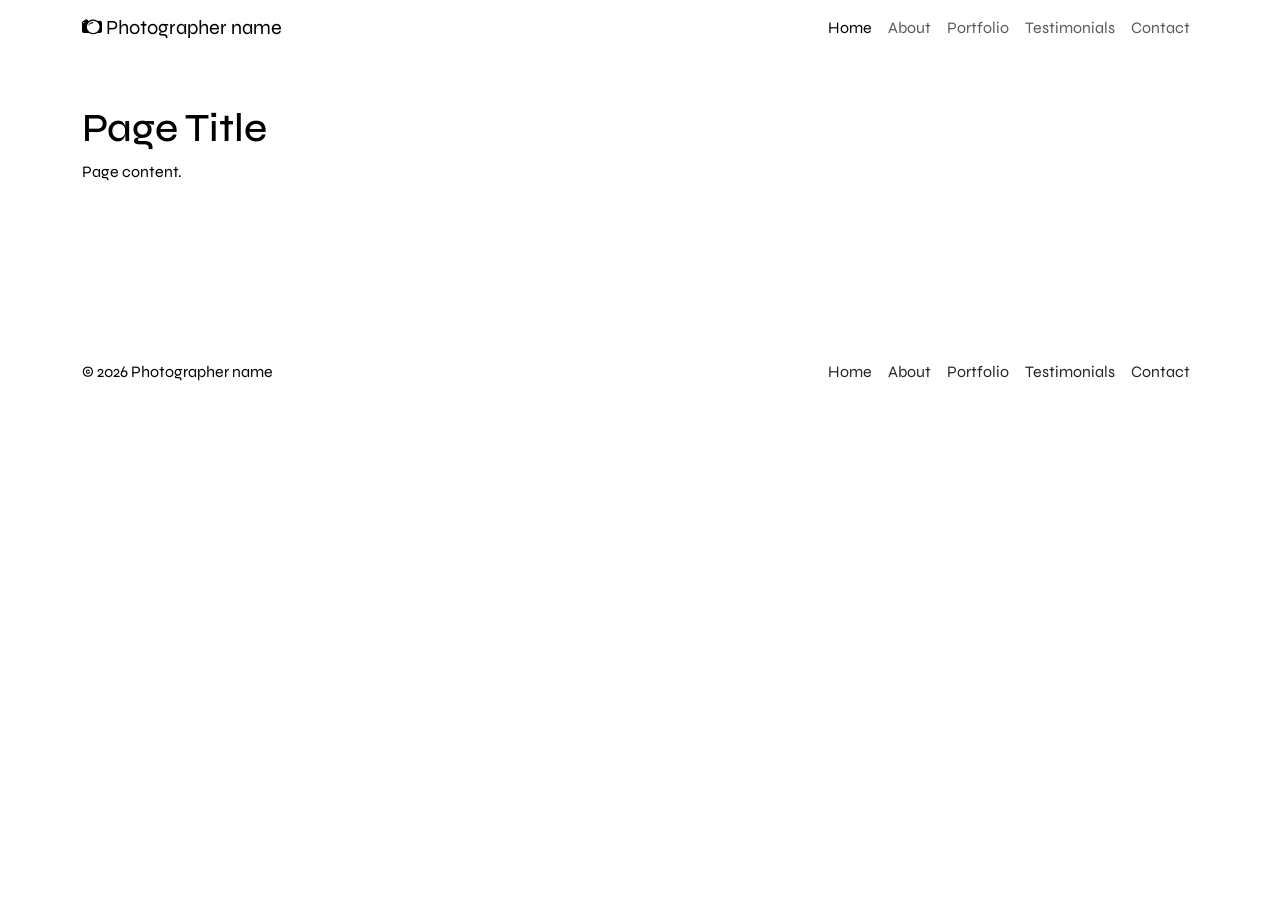
==== about.html @ 3c27ef68 "Set up basic project structure" ====
<!doctype html>
<html lang="en">
  <head>
    <meta charset="UTF-8" />
    <meta name="viewport" content="width=device-width, initial-scale=1.0" />
    <title>Photography | About</title>
    <link
      href="https://cdn.jsdelivr.net/npm/bootstrap@5.3.8/dist/css/bootstrap.min.css"
      rel="stylesheet"
      integrity="sha384-sRIl4kxILFvY47J16cr9ZwB07vP4J8+LH7qKQnuqkuIAvNWLzeN8tE5YBujZqJLB"
      crossorigin="anonymous"
    />
    <link
      rel="stylesheet"
      href="https://cdn.jsdelivr.net/npm/bootstrap-icons@1.13.1/font/bootstrap-icons.min.css"
    />
    <link rel="stylesheet" href="./css/style.css" />
  </head>
  <body>
    <header>
      <!-- NAVBAR -->
      <nav class="navbar navbar-expand-lg" aria-label="Main navigation">
        <div class="container">
          <a class="navbar-brand" href="index.html">
            <i class="bi bi-camera2"></i>
            <span class="photographer-name"></span
          ></a>

          <!-- hamburger button -->
          <button
            class="navbar-toggler"
            type="button"
            data-bs-toggle="collapse"
            data-bs-target="#navbarSupportedContent"
            aria-controls="navbarSupportedContent"
            aria-expanded="false"
            aria-label="Toggle navigation"
          >
            <i class="bi bi-lightning-charge"></i>
          </button>

          <!-- nav links -->
          <div class="collapse navbar-collapse" id="navbarSupportedContent">
            <ul class="navbar-nav ms-auto mb-2 mb-lg-0 align-items-lg-center">
              <li class="nav-item">
                <a
                  class="nav-link active"
                  aria-current="page"
                  routerLink="/home"
                  >Home</a
                >
              </li>
              <li class="nav-item">
                <a class="nav-link" href="about.html">About</a>
              </li>
              <li class="nav-item">
                <a class="nav-link" href="portfolio.html">Portfolio</a>
              </li>
              <li class="nav-item">
                <a class="nav-link" href="testimonials.html">Testimonials</a>
              </li>
              <li class="nav-item">
                <a class="nav-link" href="contact.html">Contact</a>
              </li>
            </ul>
          </div>
        </div>
      </nav>
    </header>

    <!-- MAIN CONTENT -->
    <main class="container py-5">
      <section class="mb-5">
        <h1>Page Title</h1>
        <p>Page content.</p>
      </section>
    </main>

    <!-- FOOTER -->
    <footer class="py-4 mt-5">
      <div
        class="container d-flex flex-column flex-lg-row justify-content-between align-items-center gap-3"
      >
        <div class="text-center text-lg-start">
          © 2026 <span class="photographer-name"></span>
        </div>

        <ul class="nav justify-content-center justify-content-lg-end flex-wrap">
          <li class="nav-item">
            <a class="nav-link px-2 text-dark" href="index.html">Home</a>
          </li>
          <li class="nav-item">
            <a class="nav-link px-2 text-dark" href="about.html">About</a>
          </li>
          <li class="nav-item">
            <a class="nav-link px-2 text-dark" href="portfolio.html"
              >Portfolio</a
            >
          </li>
          <li class="nav-item">
            <a class="nav-link px-2 text-dark" href="testimonials.html"
              >Testimonials</a
            >
          </li>
          <li class="nav-item">
            <a class="nav-link px-2 text-dark" href="contact.html">Contact</a>
          </li>
        </ul>
      </div>
    </footer>

    <script src="./js/data.js"></script>
    <script src="./js/main.js"></script>
    <script
      src="https://cdn.jsdelivr.net/npm/bootstrap@5.3.8/dist/js/bootstrap.bundle.min.js"
      integrity="sha384-FKyoEForCGlyvwx9Hj09JcYn3nv7wiPVlz7YYwJrWVcXK/BmnVDxM+D2scQbITxI"
      crossorigin="anonymous"
    ></script>
  </body>
</html>
---- css/style.css ----
@import url("https://fonts.googleapis.com/css2?family=Syne:wght@400..800&display=swap");

:root {
  --font-primary: "Syne", sans-serif;
  --color-primary: black;
  --color-secondary: rgb(144, 144, 144);
  --color-bg: rgb(255, 255, 255);
}

body {
  font-family: var(--font-primary);
  color: var(--color-primary);
  background-color: var(--color-bg);
}

img {
  max-width: 100%;
  display: block;
}

/* HOME */

/* ABOUT */

/* TESTIMONIALS */

/* PORTFOLIO */

/* DETAILS */

/* CONTACT */
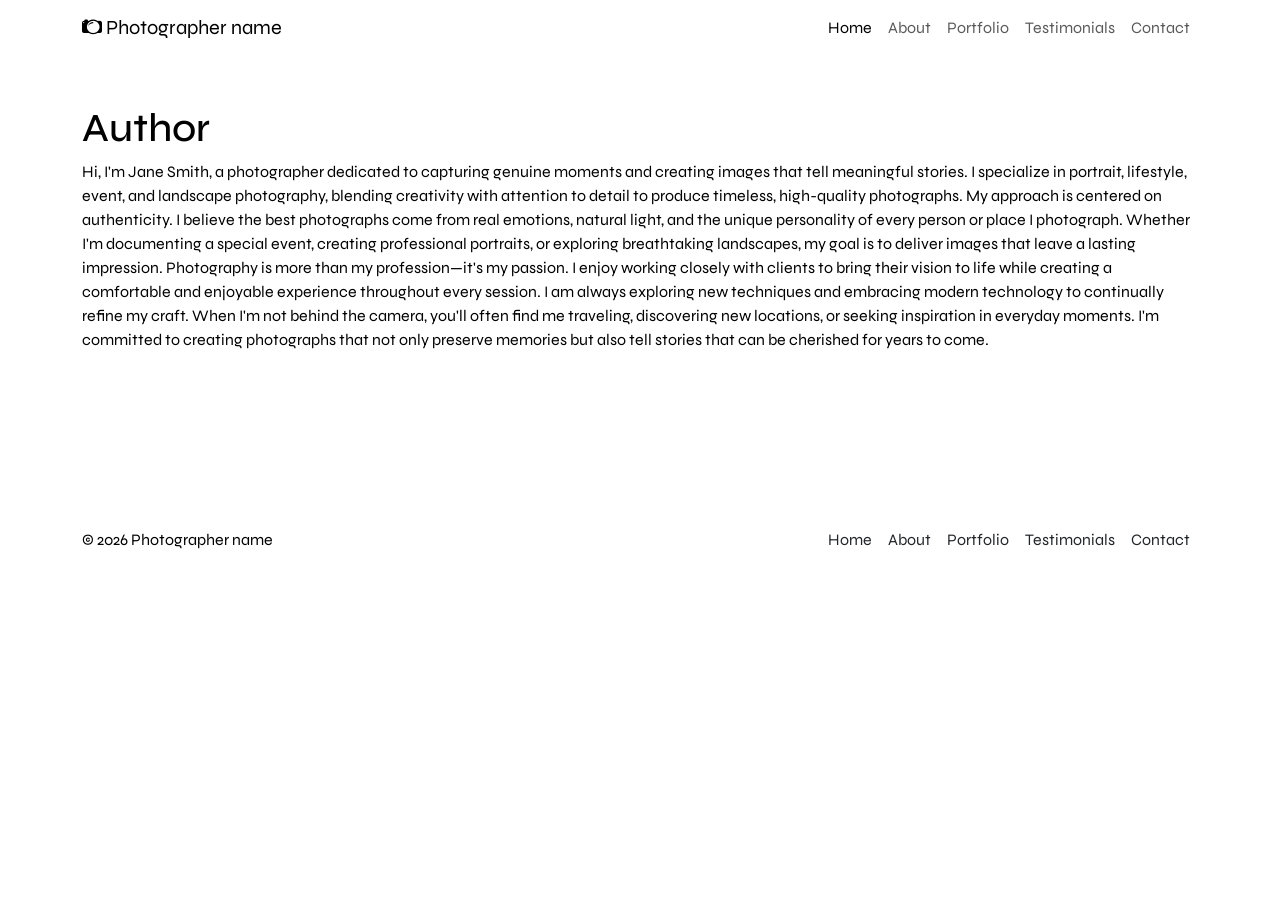
==== commit 7943e8bb: "Create about" ====
--- a/about.html
+++ b/about.html
@@ -3,7 +3,7 @@
   <head>
     <meta charset="UTF-8" />
     <meta name="viewport" content="width=device-width, initial-scale=1.0" />
-    <title>Photography | About</title>
+    <title>About | The Author</title>
     <link
       href="https://cdn.jsdelivr.net/npm/bootstrap@5.3.8/dist/css/bootstrap.min.css"
       rel="stylesheet"
@@ -71,8 +71,14 @@
     <!-- MAIN CONTENT -->
     <main class="container py-5">
       <section class="mb-5">
-        <h1>Page Title</h1>
-        <p>Page content.</p>
+        <h1>Author</h1>
+        <p>Hi, I'm Jane Smith, a photographer dedicated to capturing genuine moments and creating images that tell meaningful stories. I specialize in portrait, lifestyle, event, and landscape photography, blending creativity with attention to detail to produce timeless, high-quality photographs.
+
+My approach is centered on authenticity. I believe the best photographs come from real emotions, natural light, and the unique personality of every person or place I photograph. Whether I'm documenting a special event, creating professional portraits, or exploring breathtaking landscapes, my goal is to deliver images that leave a lasting impression.
+
+Photography is more than my profession—it's my passion. I enjoy working closely with clients to bring their vision to life while creating a comfortable and enjoyable experience throughout every session. I am always exploring new techniques and embracing modern technology to continually refine my craft.
+
+When I'm not behind the camera, you'll often find me traveling, discovering new locations, or seeking inspiration in everyday moments. I'm committed to creating photographs that not only preserve memories but also tell stories that can be cherished for years to come.</p>
       </section>
     </main>
 
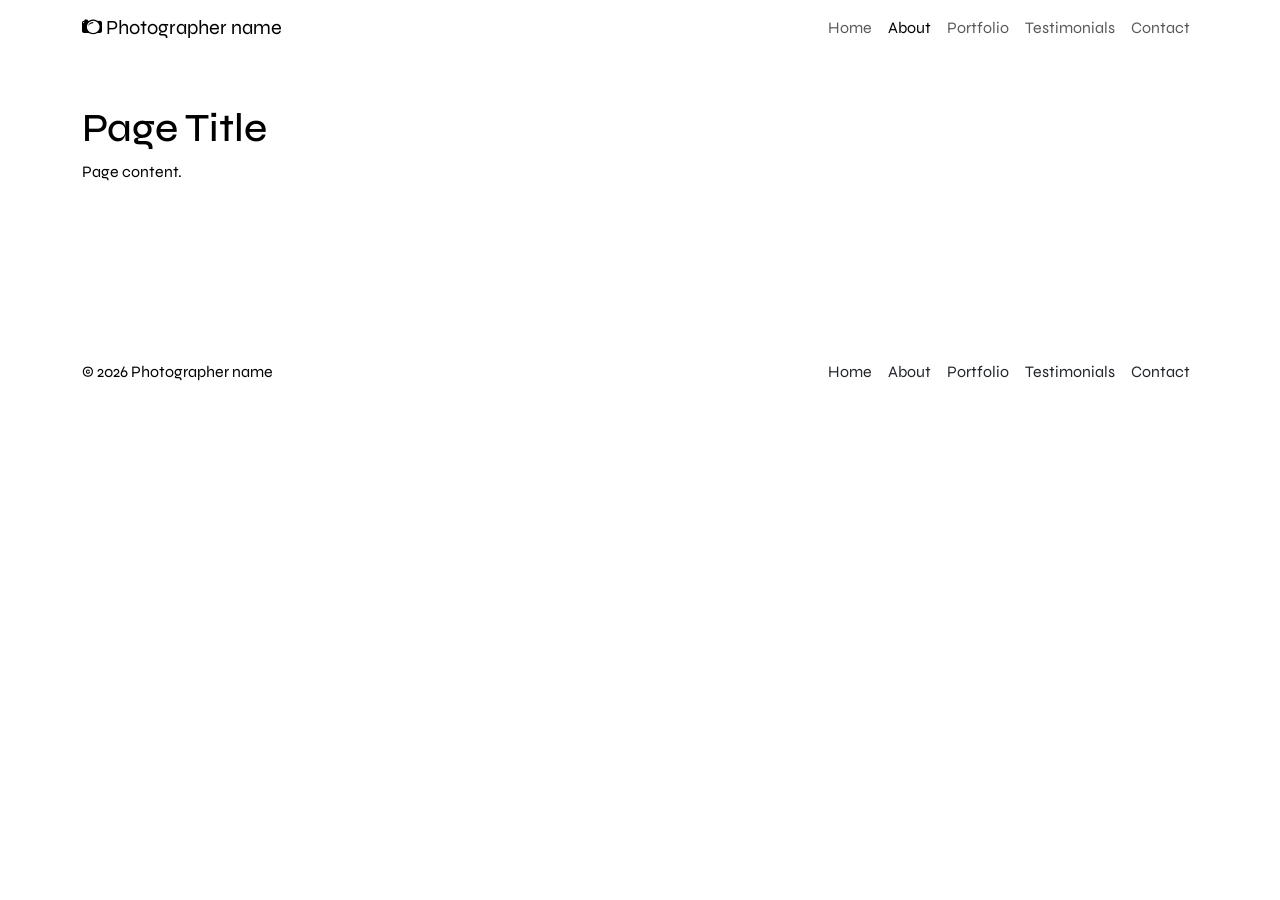
==== commit 809c0825: "Fix navbar links" ====
--- a/about.html
+++ b/about.html
@@ -3,7 +3,7 @@
   <head>
     <meta charset="UTF-8" />
     <meta name="viewport" content="width=device-width, initial-scale=1.0" />
-    <title>About | The Author</title>
+    <title>Photography | About</title>
     <link
       href="https://cdn.jsdelivr.net/npm/bootstrap@5.3.8/dist/css/bootstrap.min.css"
       rel="stylesheet"
@@ -43,15 +43,12 @@
           <div class="collapse navbar-collapse" id="navbarSupportedContent">
             <ul class="navbar-nav ms-auto mb-2 mb-lg-0 align-items-lg-center">
               <li class="nav-item">
-                <a
-                  class="nav-link active"
-                  aria-current="page"
-                  routerLink="/home"
-                  >Home</a
-                >
+                <a class="nav-link" href="index.html">Home</a>
               </li>
               <li class="nav-item">
-                <a class="nav-link" href="about.html">About</a>
+                <a class="nav-link active" aria-current="page" href="about.html"
+                  >About</a
+                >
               </li>
               <li class="nav-item">
                 <a class="nav-link" href="portfolio.html">Portfolio</a>
@@ -71,14 +68,8 @@
     <!-- MAIN CONTENT -->
     <main class="container py-5">
       <section class="mb-5">
-        <h1>Author</h1>
-        <p>Hi, I'm Jane Smith, a photographer dedicated to capturing genuine moments and creating images that tell meaningful stories. I specialize in portrait, lifestyle, event, and landscape photography, blending creativity with attention to detail to produce timeless, high-quality photographs.
-
-My approach is centered on authenticity. I believe the best photographs come from real emotions, natural light, and the unique personality of every person or place I photograph. Whether I'm documenting a special event, creating professional portraits, or exploring breathtaking landscapes, my goal is to deliver images that leave a lasting impression.
-
-Photography is more than my profession—it's my passion. I enjoy working closely with clients to bring their vision to life while creating a comfortable and enjoyable experience throughout every session. I am always exploring new techniques and embracing modern technology to continually refine my craft.
-
-When I'm not behind the camera, you'll often find me traveling, discovering new locations, or seeking inspiration in everyday moments. I'm committed to creating photographs that not only preserve memories but also tell stories that can be cherished for years to come.</p>
+        <h1>Page Title</h1>
+        <p>Page content.</p>
       </section>
     </main>
 
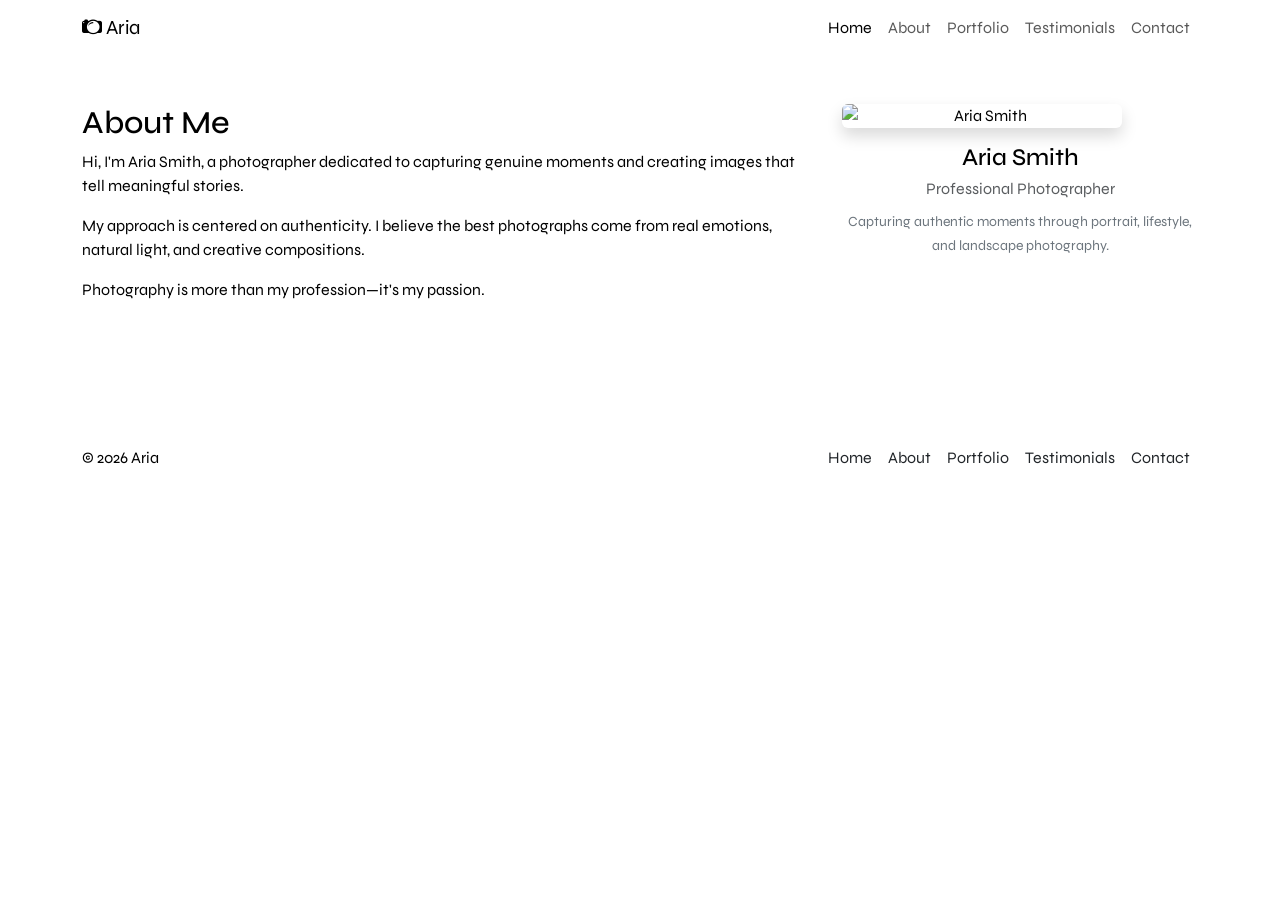
==== commit 2b2a02eb: "Updated About content" ====
--- a/about.html
+++ b/about.html
@@ -3,7 +3,7 @@
   <head>
     <meta charset="UTF-8" />
     <meta name="viewport" content="width=device-width, initial-scale=1.0" />
-    <title>Photography | About</title>
+    <title>About | The Author</title>
     <link
       href="https://cdn.jsdelivr.net/npm/bootstrap@5.3.8/dist/css/bootstrap.min.css"
       rel="stylesheet"
@@ -43,12 +43,15 @@
           <div class="collapse navbar-collapse" id="navbarSupportedContent">
             <ul class="navbar-nav ms-auto mb-2 mb-lg-0 align-items-lg-center">
               <li class="nav-item">
-                <a class="nav-link" href="index.html">Home</a>
+                <a
+                  class="nav-link active"
+                  aria-current="page"
+                  routerLink="/home"
+                  >Home</a
+                >
               </li>
               <li class="nav-item">
-                <a class="nav-link active" aria-current="page" href="about.html"
-                  >About</a
-                >
+                <a class="nav-link" href="about.html">About</a>
               </li>
               <li class="nav-item">
                 <a class="nav-link" href="portfolio.html">Portfolio</a>
@@ -65,13 +68,52 @@
       </nav>
     </header>
 
-    <!-- MAIN CONTENT -->
-    <main class="container py-5">
-      <section class="mb-5">
-        <h1>Page Title</h1>
-        <p>Page content.</p>
-      </section>
-    </main>
+    <div class="container py-5">
+    <div class="row">
+
+        <!-- Main Content -->
+        <div class="col-lg-8">
+            <h2>About Me</h2>
+
+            <p>
+                Hi, I'm Aria Smith, a photographer dedicated to capturing
+                genuine moments and creating images that tell meaningful stories.
+            </p>
+
+            <p>
+                My approach is centered on authenticity. I believe the best
+                photographs come from real emotions, natural light, and creative
+                compositions.
+            </p>
+
+            <p>
+                Photography is more than my profession—it's my passion.
+            </p>
+        </div>
+
+        <!-- Author Card -->
+        <div class="col-lg-4">
+            <div class="text-center sticky-top" style="top:100px;">
+                <img src=""
+                     alt="Aria Smith"
+                     class="img-fluid rounded shadow"
+                     style="max-width:280px;">
+
+                <h4 class="mt-3 mb-1">Aria Smith</h4>
+
+                <p class="text-muted mb-2">
+                    Professional Photographer
+                </p>
+
+                <small class="text-secondary">
+                    Capturing authentic moments through portrait,
+                    lifestyle, and landscape photography.
+                </small>
+            </div>
+        </div>
+
+    </div>
+</div>
 
     <!-- FOOTER -->
     <footer class="py-4 mt-5">
--- a/css/style.css
+++ b/css/style.css
@@ -3,8 +3,10 @@
 :root {
   --font-primary: "Syne", sans-serif;
   --color-primary: black;
-  --color-secondary: rgb(144, 144, 144);
+  --color-secondary: grey;
   --color-bg: rgb(255, 255, 255);
+  --color-accent-primary: rgb(172, 140, 163);
+  --color-accent-secondary: rgb(78, 5, 57);
 }
 
 body {
@@ -29,3 +31,10 @@
 /* DETAILS */
 
 /* CONTACT */
+.btn-primary-1 {
+  background-color: var(--color-accent-primary);
+}
+.btn-primary-1:hover {
+  background-color: var(--color-accent-secondary);
+  color: white;
+}
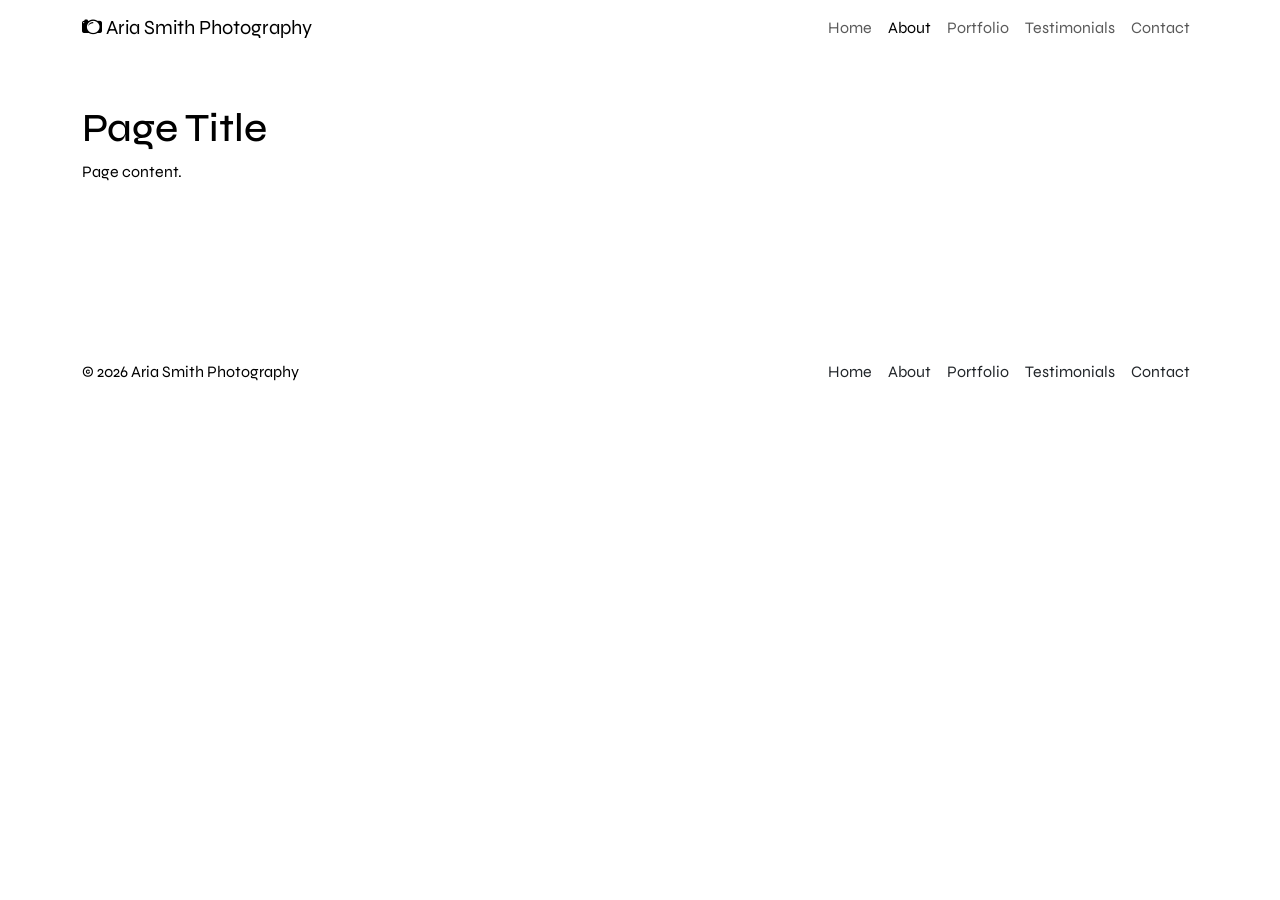
==== commit e4a75f0f: "Fix button responsiveness and update branding" ====
--- a/about.html
+++ b/about.html
@@ -3,7 +3,7 @@
   <head>
     <meta charset="UTF-8" />
     <meta name="viewport" content="width=device-width, initial-scale=1.0" />
-    <title>About | The Author</title>
+    <title>Aria Smith Photography | About</title>
     <link
       href="https://cdn.jsdelivr.net/npm/bootstrap@5.3.8/dist/css/bootstrap.min.css"
       rel="stylesheet"
@@ -43,15 +43,12 @@
           <div class="collapse navbar-collapse" id="navbarSupportedContent">
             <ul class="navbar-nav ms-auto mb-2 mb-lg-0 align-items-lg-center">
               <li class="nav-item">
-                <a
-                  class="nav-link active"
-                  aria-current="page"
-                  routerLink="/home"
-                  >Home</a
-                >
+                <a class="nav-link" href="index.html">Home</a>
               </li>
               <li class="nav-item">
-                <a class="nav-link" href="about.html">About</a>
+                <a class="nav-link active" aria-current="page" href="about.html"
+                  >About</a
+                >
               </li>
               <li class="nav-item">
                 <a class="nav-link" href="portfolio.html">Portfolio</a>
@@ -68,52 +65,13 @@
       </nav>
     </header>
 
-    <div class="container py-5">
-    <div class="row">
-
-        <!-- Main Content -->
-        <div class="col-lg-8">
-            <h2>About Me</h2>
-
-            <p>
-                Hi, I'm Aria Smith, a photographer dedicated to capturing
-                genuine moments and creating images that tell meaningful stories.
-            </p>
-
-            <p>
-                My approach is centered on authenticity. I believe the best
-                photographs come from real emotions, natural light, and creative
-                compositions.
-            </p>
-
-            <p>
-                Photography is more than my profession—it's my passion.
-            </p>
-        </div>
-
-        <!-- Author Card -->
-        <div class="col-lg-4">
-            <div class="text-center sticky-top" style="top:100px;">
-                <img src=""
-                     alt="Aria Smith"
-                     class="img-fluid rounded shadow"
-                     style="max-width:280px;">
-
-                <h4 class="mt-3 mb-1">Aria Smith</h4>
-
-                <p class="text-muted mb-2">
-                    Professional Photographer
-                </p>
-
-                <small class="text-secondary">
-                    Capturing authentic moments through portrait,
-                    lifestyle, and landscape photography.
-                </small>
-            </div>
-        </div>
-
-    </div>
-</div>
+    <!-- MAIN CONTENT -->
+    <main class="container py-5">
+      <section class="mb-5">
+        <h1>Page Title</h1>
+        <p>Page content.</p>
+      </section>
+    </main>
 
     <!-- FOOTER -->
     <footer class="py-4 mt-5">
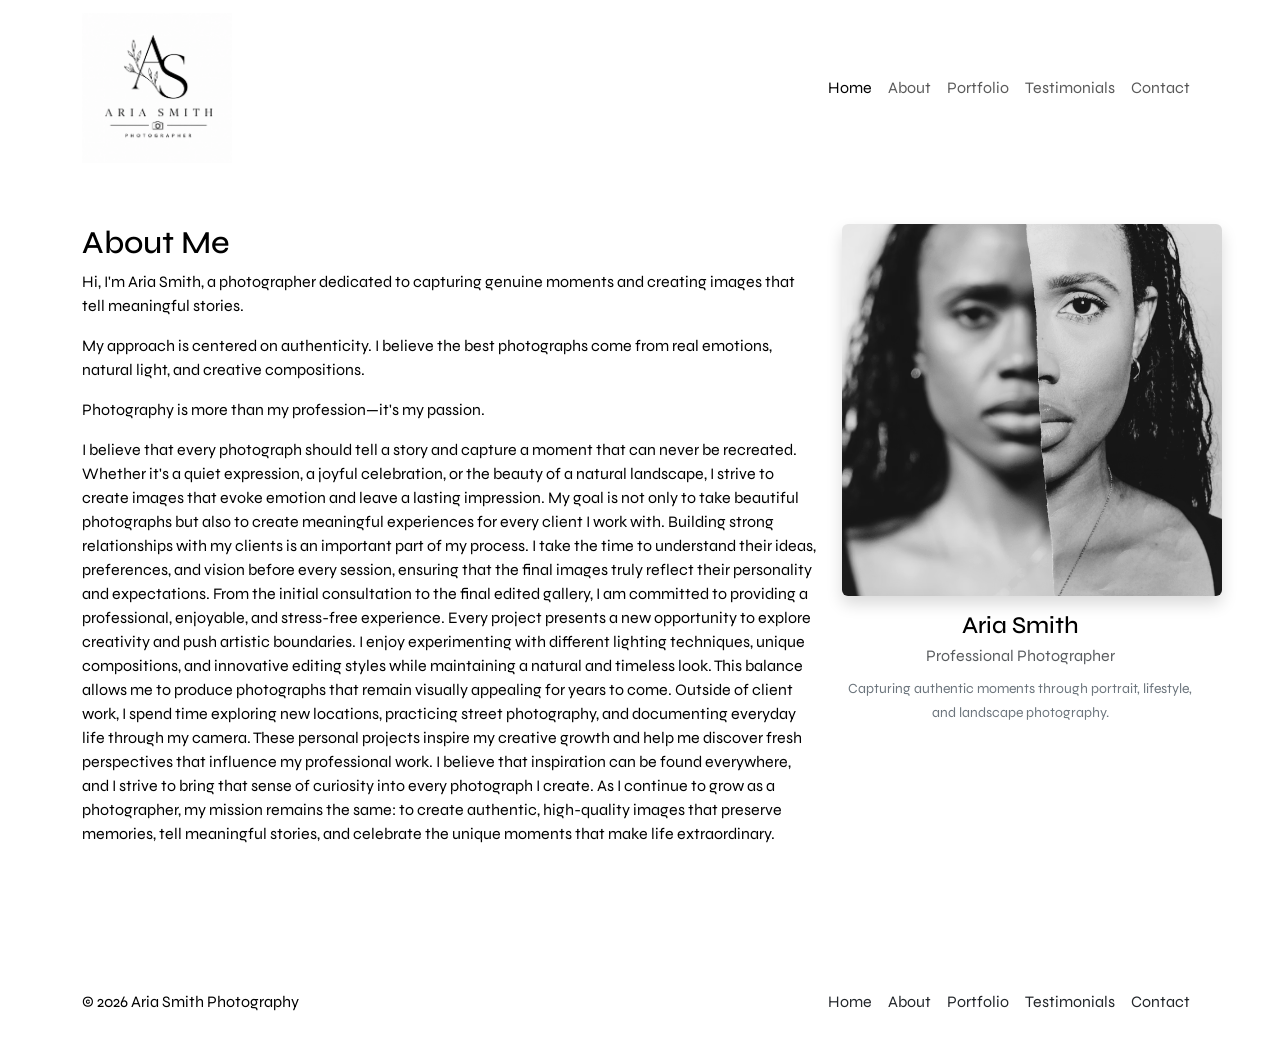
==== commit ca789120: "change the about page add company logo to the home page" ====
--- a/about.html
+++ b/about.html
@@ -3,7 +3,7 @@
   <head>
     <meta charset="UTF-8" />
     <meta name="viewport" content="width=device-width, initial-scale=1.0" />
-    <title>Aria Smith Photography | About</title>
+    <title>About | The Author</title>
     <link
       href="https://cdn.jsdelivr.net/npm/bootstrap@5.3.8/dist/css/bootstrap.min.css"
       rel="stylesheet"
@@ -21,11 +21,12 @@
       <!-- NAVBAR -->
       <nav class="navbar navbar-expand-lg" aria-label="Main navigation">
         <div class="container">
-          <a class="navbar-brand" href="index.html">
-            <i class="bi bi-camera2"></i>
-            <span class="photographer-name"></span
-          ></a>
-
+       <a class="navbar-brand" href="#">
+    <img src="./images/images/aria smith logo.png"
+         alt="Aria Smith Photographer"
+         class="img-fluid"
+         style="height: 150px;">
+</a>
           <!-- hamburger button -->
           <button
             class="navbar-toggler"
@@ -43,12 +44,15 @@
           <div class="collapse navbar-collapse" id="navbarSupportedContent">
             <ul class="navbar-nav ms-auto mb-2 mb-lg-0 align-items-lg-center">
               <li class="nav-item">
-                <a class="nav-link" href="index.html">Home</a>
+                <a
+                  class="nav-link active"
+                  aria-current="page"
+                  routerLink="/home"
+                  >Home</a
+                >
               </li>
               <li class="nav-item">
-                <a class="nav-link active" aria-current="page" href="about.html"
-                  >About</a
-                >
+                <a class="nav-link" href="about.html">About</a>
               </li>
               <li class="nav-item">
                 <a class="nav-link" href="portfolio.html">Portfolio</a>
@@ -65,13 +69,62 @@
       </nav>
     </header>
 
-    <!-- MAIN CONTENT -->
-    <main class="container py-5">
-      <section class="mb-5">
-        <h1>Page Title</h1>
-        <p>Page content.</p>
-      </section>
-    </main>
+    <div class="container py-5">
+    <div class="row">
+
+        <!-- Main Content -->
+        <div class="col-lg-8">
+            <h2>About Me</h2>
+
+            <p>
+                Hi, I'm Aria Smith, a photographer dedicated to capturing
+                genuine moments and creating images that tell meaningful stories.
+            </p>
+
+            <p>
+                My approach is centered on authenticity. I believe the best
+                photographs come from real emotions, natural light, and creative
+                compositions.
+            </p>
+
+            <p>
+                Photography is more than my profession—it's my passion.
+            </p>
+            <p>I believe that every photograph should tell a story and capture a moment that can never be recreated. Whether it's a quiet expression, a joyful celebration, or the beauty of a natural landscape, I strive to create images that evoke emotion and leave a lasting impression. My goal is not only to take beautiful photographs but also to create meaningful experiences for every client I work with.
+
+Building strong relationships with my clients is an important part of my process. I take the time to understand their ideas, preferences, and vision before every session, ensuring that the final images truly reflect their personality and expectations. From the initial consultation to the final edited gallery, I am committed to providing a professional, enjoyable, and stress-free experience.
+
+Every project presents a new opportunity to explore creativity and push artistic boundaries. I enjoy experimenting with different lighting techniques, unique compositions, and innovative editing styles while maintaining a natural and timeless look. This balance allows me to produce photographs that remain visually appealing for years to come.
+
+Outside of client work, I spend time exploring new locations, practicing street photography, and documenting everyday life through my camera. These personal projects inspire my creative growth and help me discover fresh perspectives that influence my professional work. I believe that inspiration can be found everywhere, and I strive to bring that sense of curiosity into every photograph I create.
+
+As I continue to grow as a photographer, my mission remains the same: to create authentic, high-quality images that preserve memories, tell meaningful stories, and celebrate the unique moments that make life extraordinary.
+</p>
+        </div>
+
+        <!-- Author Card -->
+        <div class="col-lg-4">
+            <div class="text-center sticky-top" style="top:100px;">
+                <img src="./images/images/aria.png"
+                     alt="Aria Smith"
+                     class="img-fluid rounded shadow"
+                     style="max-width:380px;">
+
+                <h4 class="mt-3 mb-1">Aria Smith</h4>
+
+                <p class="text-muted mb-2">
+                    Professional Photographer
+                </p>
+
+                <small class="text-secondary">
+                    Capturing authentic moments through portrait,
+                    lifestyle, and landscape photography.
+                </small>
+            </div>
+        </div>
+
+    </div>
+</div>
 
     <!-- FOOTER -->
     <footer class="py-4 mt-5">
--- a/css/style.css
+++ b/css/style.css
@@ -25,10 +25,73 @@
 /* ABOUT */
 
 /* TESTIMONIALS */
+.carousel {
+  max-width: 800px;
+  margin: 40px auto;
+  border: 4px solid var(--color-accent-secondary);
+  border-radius: 10px;
+}
+
+.carousel img {
+  height: 550px;
+  object-fit: cover;
+}
+
+.carousel-caption {
+  bottom: 20px;
+}
 
 /* PORTFOLIO */
 
+.portfolio-grid {
+  columns: 3;
+  column-gap: 1rem;
+}
+
+.portfolio-item {
+  display: block;
+  margin-bottom: 1rem;
+}
+
+.portfolio-item img {
+  width: 100%;
+  display: block;
+}
+
 /* DETAILS */
+
+.detail-image {
+  display: block;
+  margin: 0 auto;
+  width: 100%; /* max-width for smaller images */
+  max-height: 80vh;
+  object-fit: contain;
+}
+
+.photo-meta {
+  margin-top: 1rem;
+  text-align: center;
+}
+
+.photo-title,
+.photo-description {
+  margin: 0;
+  font-size: 1rem;
+}
+
+.photo-info {
+  display: flex;
+  justify-content: center;
+  flex-wrap: wrap;
+  gap: 0.5rem;
+  font-size: 0.9rem;
+}
+
+.portfolio-back-btn {
+  display: block;
+  width: fit-content;
+  margin: 1rem auto 0;
+}
 
 /* CONTACT */
 .btn-primary-1 {
@@ -38,3 +101,12 @@
   background-color: var(--color-accent-secondary);
   color: white;
 }
+
+/* MEDIA QUERIES */
+
+/* bootstrap md */
+@media (max-width: 768px) {
+  .portfolio-grid {
+    column-count: 2;
+  }
+}
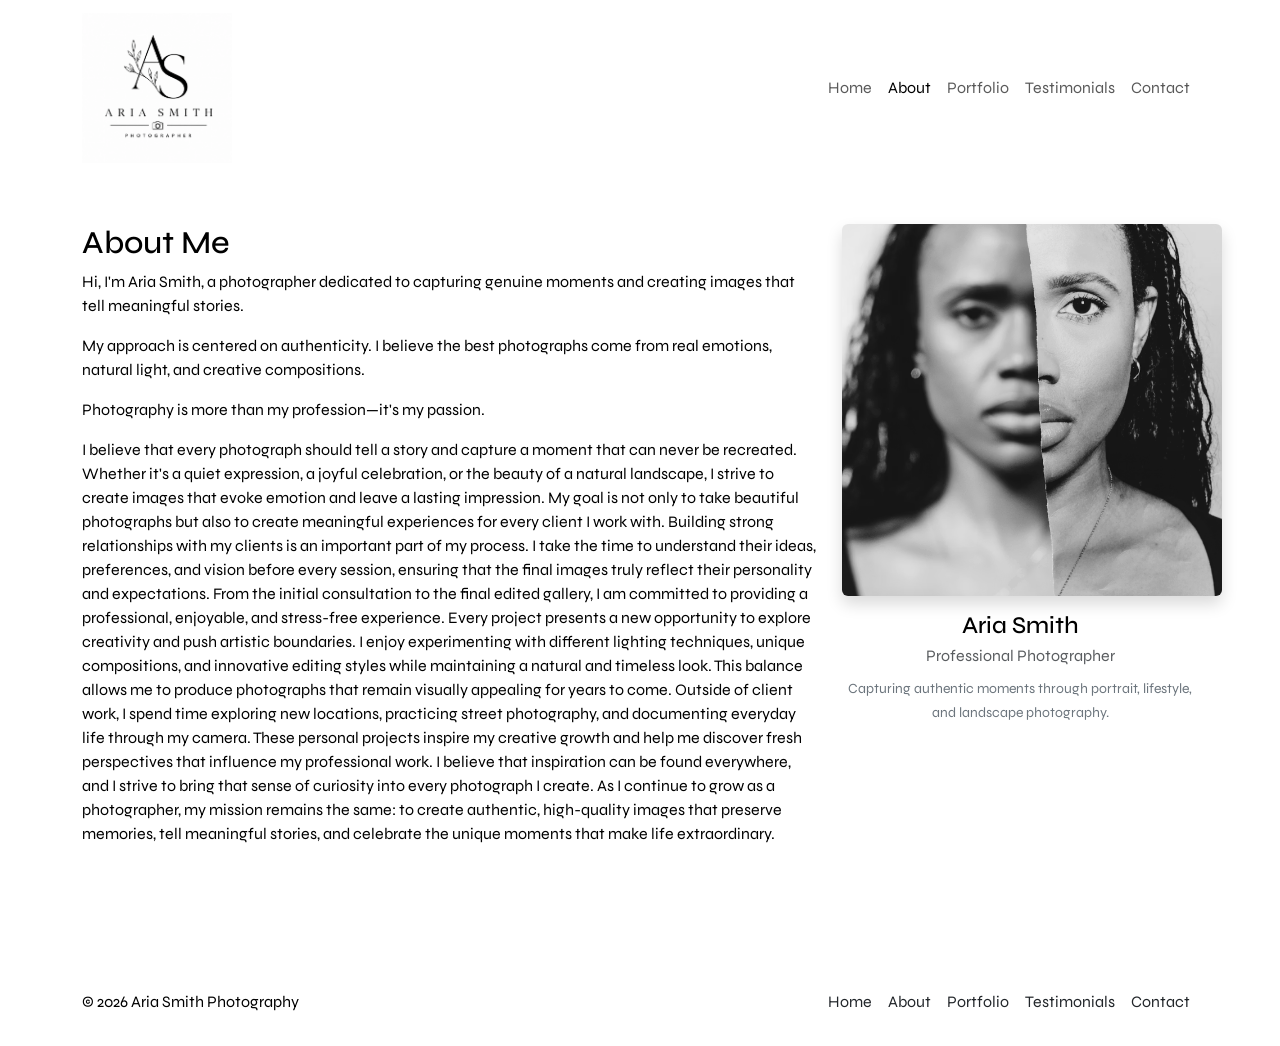
==== commit ba81be56: "Merge branch 'about'" ====
--- a/about.html
+++ b/about.html
@@ -3,7 +3,7 @@
   <head>
     <meta charset="UTF-8" />
     <meta name="viewport" content="width=device-width, initial-scale=1.0" />
-    <title>About | The Author</title>
+    <title>Aria Smith Photography | About</title>
     <link
       href="https://cdn.jsdelivr.net/npm/bootstrap@5.3.8/dist/css/bootstrap.min.css"
       rel="stylesheet"
@@ -44,15 +44,12 @@
           <div class="collapse navbar-collapse" id="navbarSupportedContent">
             <ul class="navbar-nav ms-auto mb-2 mb-lg-0 align-items-lg-center">
               <li class="nav-item">
-                <a
-                  class="nav-link active"
-                  aria-current="page"
-                  routerLink="/home"
-                  >Home</a
-                >
+                <a class="nav-link" href="index.html">Home</a>
               </li>
               <li class="nav-item">
-                <a class="nav-link" href="about.html">About</a>
+                <a class="nav-link active" aria-current="page" href="about.html"
+                  >About</a
+                >
               </li>
               <li class="nav-item">
                 <a class="nav-link" href="portfolio.html">Portfolio</a>
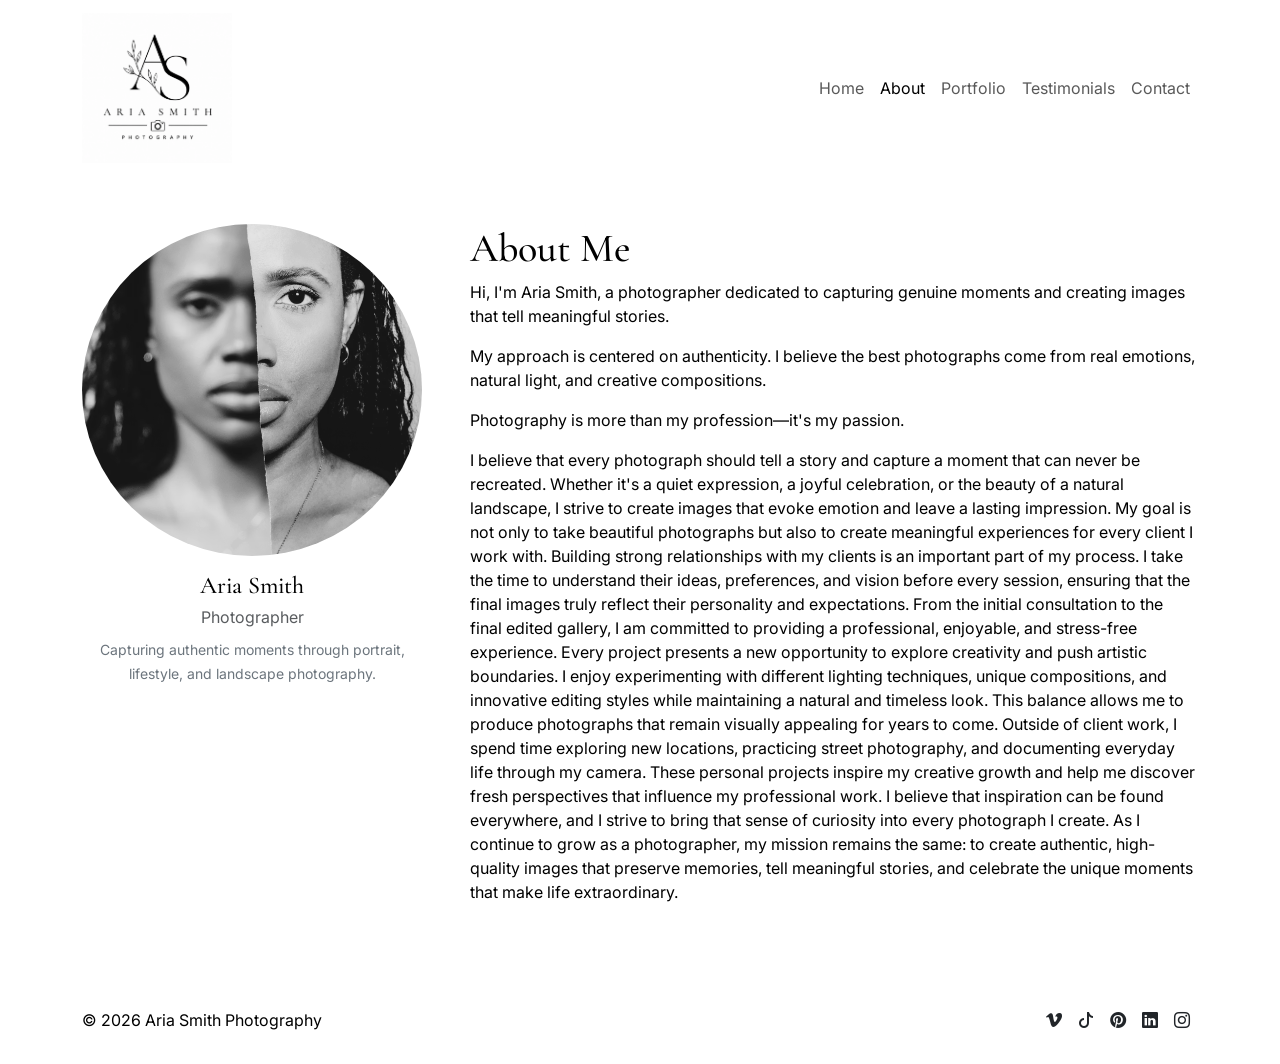
==== commit 0d21de50: "final project polish and bug fixes" ====
--- a/about.html
+++ b/about.html
@@ -21,12 +21,14 @@
       <!-- NAVBAR -->
       <nav class="navbar navbar-expand-lg" aria-label="Main navigation">
         <div class="container">
-       <a class="navbar-brand" href="#">
-    <img src="./images/images/aria smith logo.png"
-         alt="Aria Smith Photographer"
-         class="img-fluid"
-         style="height: 150px;">
-</a>
+          <a class="navbar-brand" href="index.html">
+            <img
+              src="./images/aria-smith-logo.png"
+              alt="Aria Smith Photographer"
+              class="img-fluid"
+              style="height: 150px"
+            />
+          </a>
           <!-- hamburger button -->
           <button
             class="navbar-toggler"
@@ -67,64 +69,78 @@
     </header>
 
     <div class="container py-5">
-    <div class="row">
-
-        <!-- Main Content -->
-        <div class="col-lg-8">
-            <h2>About Me</h2>
-
-            <p>
-                Hi, I'm Aria Smith, a photographer dedicated to capturing
-                genuine moments and creating images that tell meaningful stories.
-            </p>
-
-            <p>
-                My approach is centered on authenticity. I believe the best
-                photographs come from real emotions, natural light, and creative
-                compositions.
-            </p>
-
-            <p>
-                Photography is more than my profession—it's my passion.
-            </p>
-            <p>I believe that every photograph should tell a story and capture a moment that can never be recreated. Whether it's a quiet expression, a joyful celebration, or the beauty of a natural landscape, I strive to create images that evoke emotion and leave a lasting impression. My goal is not only to take beautiful photographs but also to create meaningful experiences for every client I work with.
-
-Building strong relationships with my clients is an important part of my process. I take the time to understand their ideas, preferences, and vision before every session, ensuring that the final images truly reflect their personality and expectations. From the initial consultation to the final edited gallery, I am committed to providing a professional, enjoyable, and stress-free experience.
-
-Every project presents a new opportunity to explore creativity and push artistic boundaries. I enjoy experimenting with different lighting techniques, unique compositions, and innovative editing styles while maintaining a natural and timeless look. This balance allows me to produce photographs that remain visually appealing for years to come.
-
-Outside of client work, I spend time exploring new locations, practicing street photography, and documenting everyday life through my camera. These personal projects inspire my creative growth and help me discover fresh perspectives that influence my professional work. I believe that inspiration can be found everywhere, and I strive to bring that sense of curiosity into every photograph I create.
-
-As I continue to grow as a photographer, my mission remains the same: to create authentic, high-quality images that preserve memories, tell meaningful stories, and celebrate the unique moments that make life extraordinary.
-</p>
-        </div>
-
+      <div class="row gx-5">
         <!-- Author Card -->
         <div class="col-lg-4">
-            <div class="text-center sticky-top" style="top:100px;">
-                <img src="./images/images/aria.png"
-                     alt="Aria Smith"
-                     class="img-fluid rounded shadow"
-                     style="max-width:380px;">
-
-                <h4 class="mt-3 mb-1">Aria Smith</h4>
-
-                <p class="text-muted mb-2">
-                    Professional Photographer
-                </p>
-
-                <small class="text-secondary">
-                    Capturing authentic moments through portrait,
-                    lifestyle, and landscape photography.
-                </small>
-            </div>
-        </div>
-
+          <div class="text-center sticky-top" style="top: 100px">
+            <img
+              src="./images/aria.png"
+              alt="Aria Smith"
+              class="img-fluid rounded-circle w-100"
+            />
+
+            <h4 class="mt-3 mb-1">Aria Smith</h4>
+
+            <p class="text-muted mb-2">Photographer</p>
+
+            <small class="text-secondary">
+              Capturing authentic moments through portrait, lifestyle, and
+              landscape photography.
+            </small>
+          </div>
+        </div>
+
+        <!-- Main Content -->
+        <div class="col-lg-8 mt-5 mt-lg-0">
+          <h1>About Me</h1>
+
+          <p>
+            Hi, I'm Aria Smith, a photographer dedicated to capturing genuine
+            moments and creating images that tell meaningful stories.
+          </p>
+
+          <p>
+            My approach is centered on authenticity. I believe the best
+            photographs come from real emotions, natural light, and creative
+            compositions.
+          </p>
+
+          <p>Photography is more than my profession—it's my passion.</p>
+          <p>
+            I believe that every photograph should tell a story and capture a
+            moment that can never be recreated. Whether it's a quiet expression,
+            a joyful celebration, or the beauty of a natural landscape, I strive
+            to create images that evoke emotion and leave a lasting impression.
+            My goal is not only to take beautiful photographs but also to create
+            meaningful experiences for every client I work with. Building strong
+            relationships with my clients is an important part of my process. I
+            take the time to understand their ideas, preferences, and vision
+            before every session, ensuring that the final images truly reflect
+            their personality and expectations. From the initial consultation to
+            the final edited gallery, I am committed to providing a
+            professional, enjoyable, and stress-free experience. Every project
+            presents a new opportunity to explore creativity and push artistic
+            boundaries. I enjoy experimenting with different lighting
+            techniques, unique compositions, and innovative editing styles while
+            maintaining a natural and timeless look. This balance allows me to
+            produce photographs that remain visually appealing for years to
+            come. Outside of client work, I spend time exploring new locations,
+            practicing street photography, and documenting everyday life through
+            my camera. These personal projects inspire my creative growth and
+            help me discover fresh perspectives that influence my professional
+            work. I believe that inspiration can be found everywhere, and I
+            strive to bring that sense of curiosity into every photograph I
+            create. As I continue to grow as a photographer, my mission remains
+            the same: to create authentic, high-quality images that preserve
+            memories, tell meaningful stories, and celebrate the unique moments
+            that make life extraordinary.
+          </p>
+        </div>
+      </div>
     </div>
-</div>
 
     <!-- FOOTER -->
-    <footer class="py-4 mt-5">
+    <footer class="py-4 mt-2">
       <div
         class="container d-flex flex-column flex-lg-row justify-content-between align-items-center gap-3"
       >
@@ -134,23 +150,44 @@
 
         <ul class="nav justify-content-center justify-content-lg-end flex-wrap">
           <li class="nav-item">
-            <a class="nav-link px-2 text-dark" href="index.html">Home</a>
-          </li>
-          <li class="nav-item">
-            <a class="nav-link px-2 text-dark" href="about.html">About</a>
-          </li>
-          <li class="nav-item">
-            <a class="nav-link px-2 text-dark" href="portfolio.html"
-              >Portfolio</a
-            >
-          </li>
-          <li class="nav-item">
-            <a class="nav-link px-2 text-dark" href="testimonials.html"
-              >Testimonials</a
-            >
-          </li>
-          <li class="nav-item">
-            <a class="nav-link px-2 text-dark" href="contact.html">Contact</a>
+            <a
+              class="nav-link px-2 text-dark"
+              href="https://vimeo.com/de"
+              target="_blank"
+              ><i class="bi bi-vimeo"></i
+            ></a>
+          </li>
+          <li class="nav-item">
+            <a
+              class="nav-link px-2 text-dark"
+              href="https://www.tiktok.com/"
+              target="_blank"
+              ><i class="bi bi-tiktok"></i
+            ></a>
+          </li>
+          <li class="nav-item">
+            <a
+              class="nav-link px-2 text-dark"
+              href="https://at.pinterest.com/"
+              target="_blank"
+              ><i class="bi bi-pinterest"></i
+            ></a>
+          </li>
+          <li class="nav-item">
+            <a
+              class="nav-link px-2 text-dark"
+              href="https://at.linkedin.com/"
+              target="_blank"
+              ><i class="bi bi-linkedin"></i
+            ></a>
+          </li>
+          <li class="nav-item">
+            <a
+              class="nav-link px-2 text-dark"
+              href="https://www.instagram.com/"
+              target="_blank"
+              ><i class="bi bi-instagram"></i
+            ></a>
           </li>
         </ul>
       </div>
--- a/css/style.css
+++ b/css/style.css
@@ -1,7 +1,8 @@
-@import url("https://fonts.googleapis.com/css2?family=Syne:wght@400..800&display=swap");
+@import url("https://fonts.googleapis.com/css2?family=Cormorant+Garamond:ital,wght@0,300..700;1,300..700&family=Inter:ital,opsz,wght@0,14..32,100..900;1,14..32,100..900&display=swap");
 
 :root {
-  --font-primary: "Syne", sans-serif;
+  --font-headings: "Cormorant Garamond", serif;
+  --font-texts: "Inter", sans-serif;
   --color-primary: black;
   --color-secondary: grey;
   --color-bg: rgb(255, 255, 255);
@@ -10,7 +11,7 @@
 }
 
 body {
-  font-family: var(--font-primary);
+  font-family: var(--font-texts);
   color: var(--color-primary);
   background-color: var(--color-bg);
 }
@@ -20,11 +21,44 @@
   display: block;
 }
 
+.btn {
+  background-color: var(--color-accent-primary);
+  border: none;
+}
+.btn:hover,
+.btn:focus,
+.btn:active,
+.btn.active {
+  background-color: var(--color-accent-secondary);
+  color: white;
+}
+
+/* TYPOGRAPHY */
+
+h1,
+h2,
+h3,
+h4 {
+  font-family: var(--font-headings);
+}
+
 /* HOME */
 
-/* ABOUT */
+.hero {
+  min-height: 75vh;
+}
+
+.hero-image {
+  width: min(450px, 80vw);
+}
+
+#title-name {
+  letter-spacing: 15px;
+  text-indent: 15px;
+}
 
 /* TESTIMONIALS */
+
 .carousel {
   max-width: 800px;
   margin: 40px auto;
@@ -46,11 +80,14 @@
 .portfolio-grid {
   columns: 3;
   column-gap: 1rem;
+  margin-top: 1rem;
 }
 
 .portfolio-item {
-  display: block;
+  display: inline-block;
+  width: 100%;
   margin-bottom: 1rem;
+  break-inside: avoid;
 }
 
 .portfolio-item img {
@@ -64,19 +101,13 @@
   display: block;
   margin: 0 auto;
   width: 100%; /* max-width for smaller images */
-  max-height: 80vh;
+  max-height: 65vh;
   object-fit: contain;
 }
 
 .photo-meta {
   margin-top: 1rem;
   text-align: center;
-}
-
-.photo-title,
-.photo-description {
-  margin: 0;
-  font-size: 1rem;
 }
 
 .photo-info {
@@ -93,15 +124,6 @@
   margin: 1rem auto 0;
 }
 
-/* CONTACT */
-.btn-primary-1 {
-  background-color: var(--color-accent-primary);
-}
-.btn-primary-1:hover {
-  background-color: var(--color-accent-secondary);
-  color: white;
-}
-
 /* MEDIA QUERIES */
 
 /* bootstrap md */
